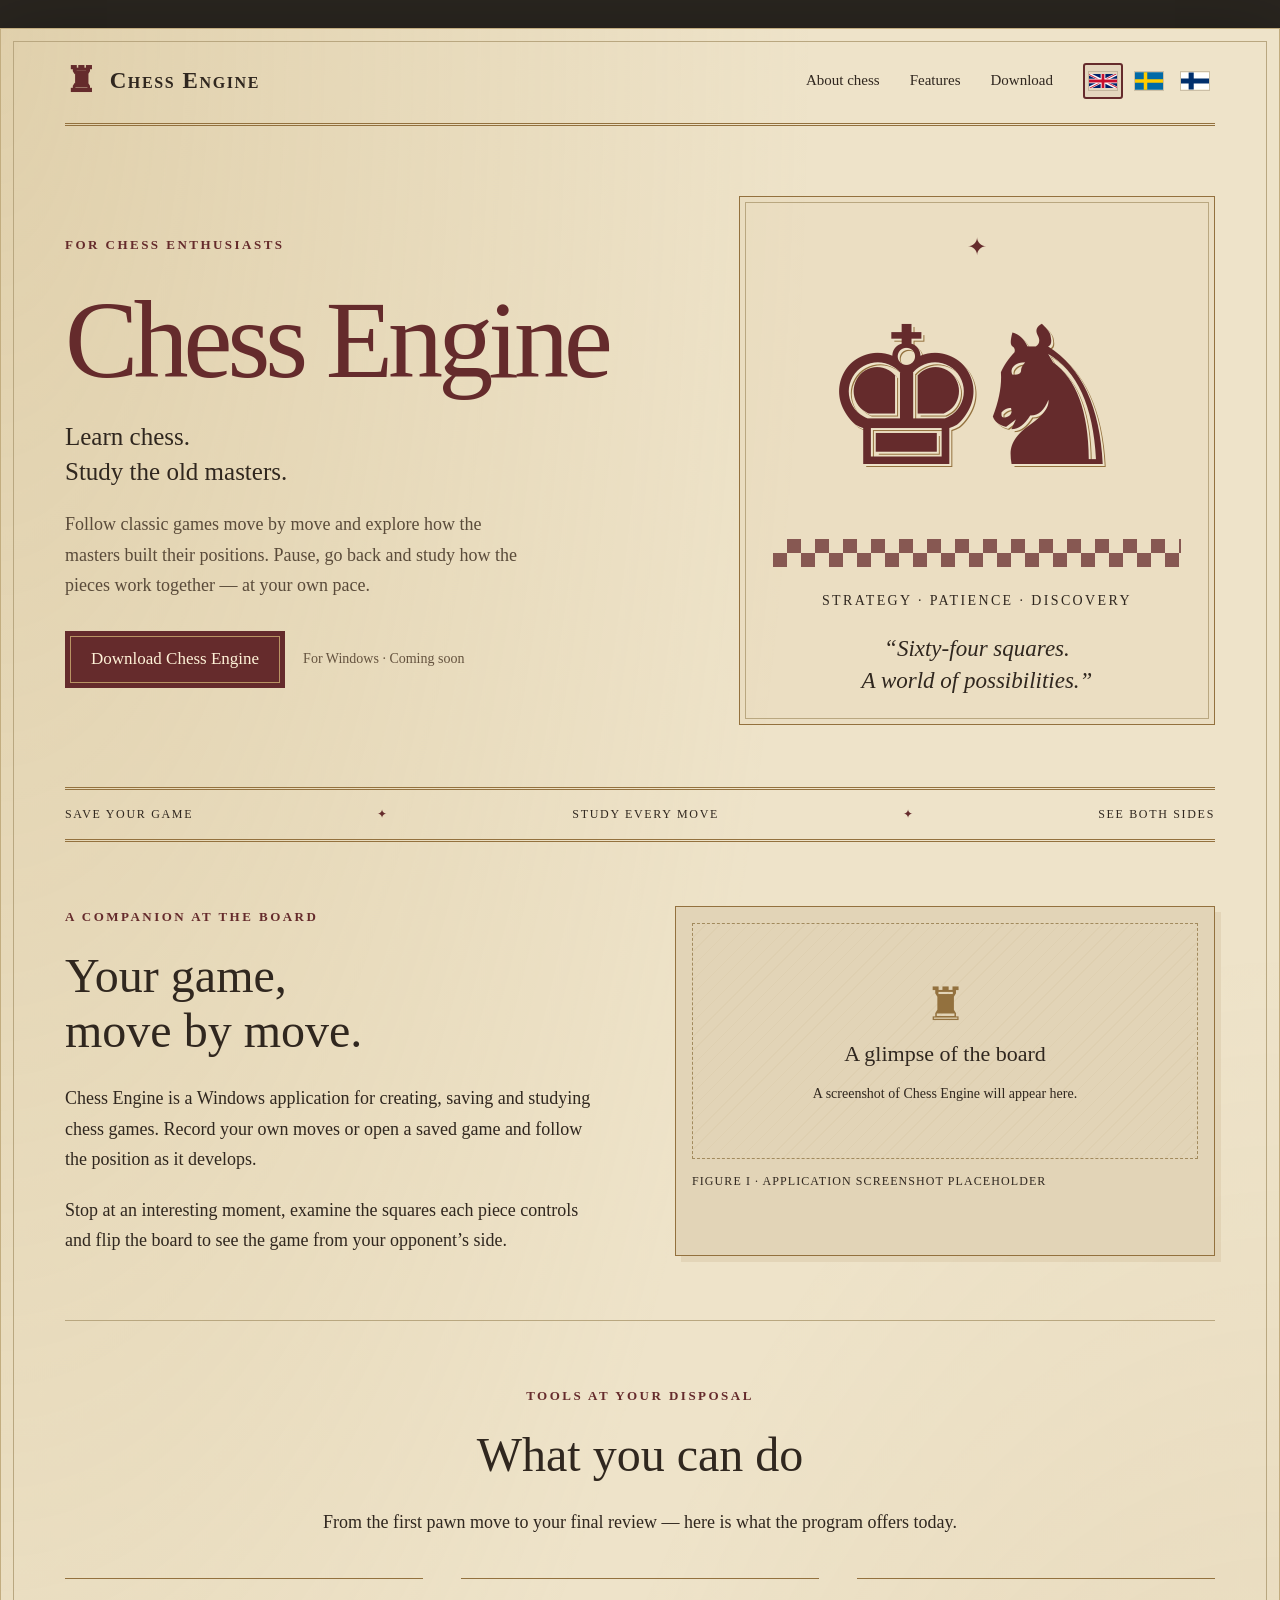
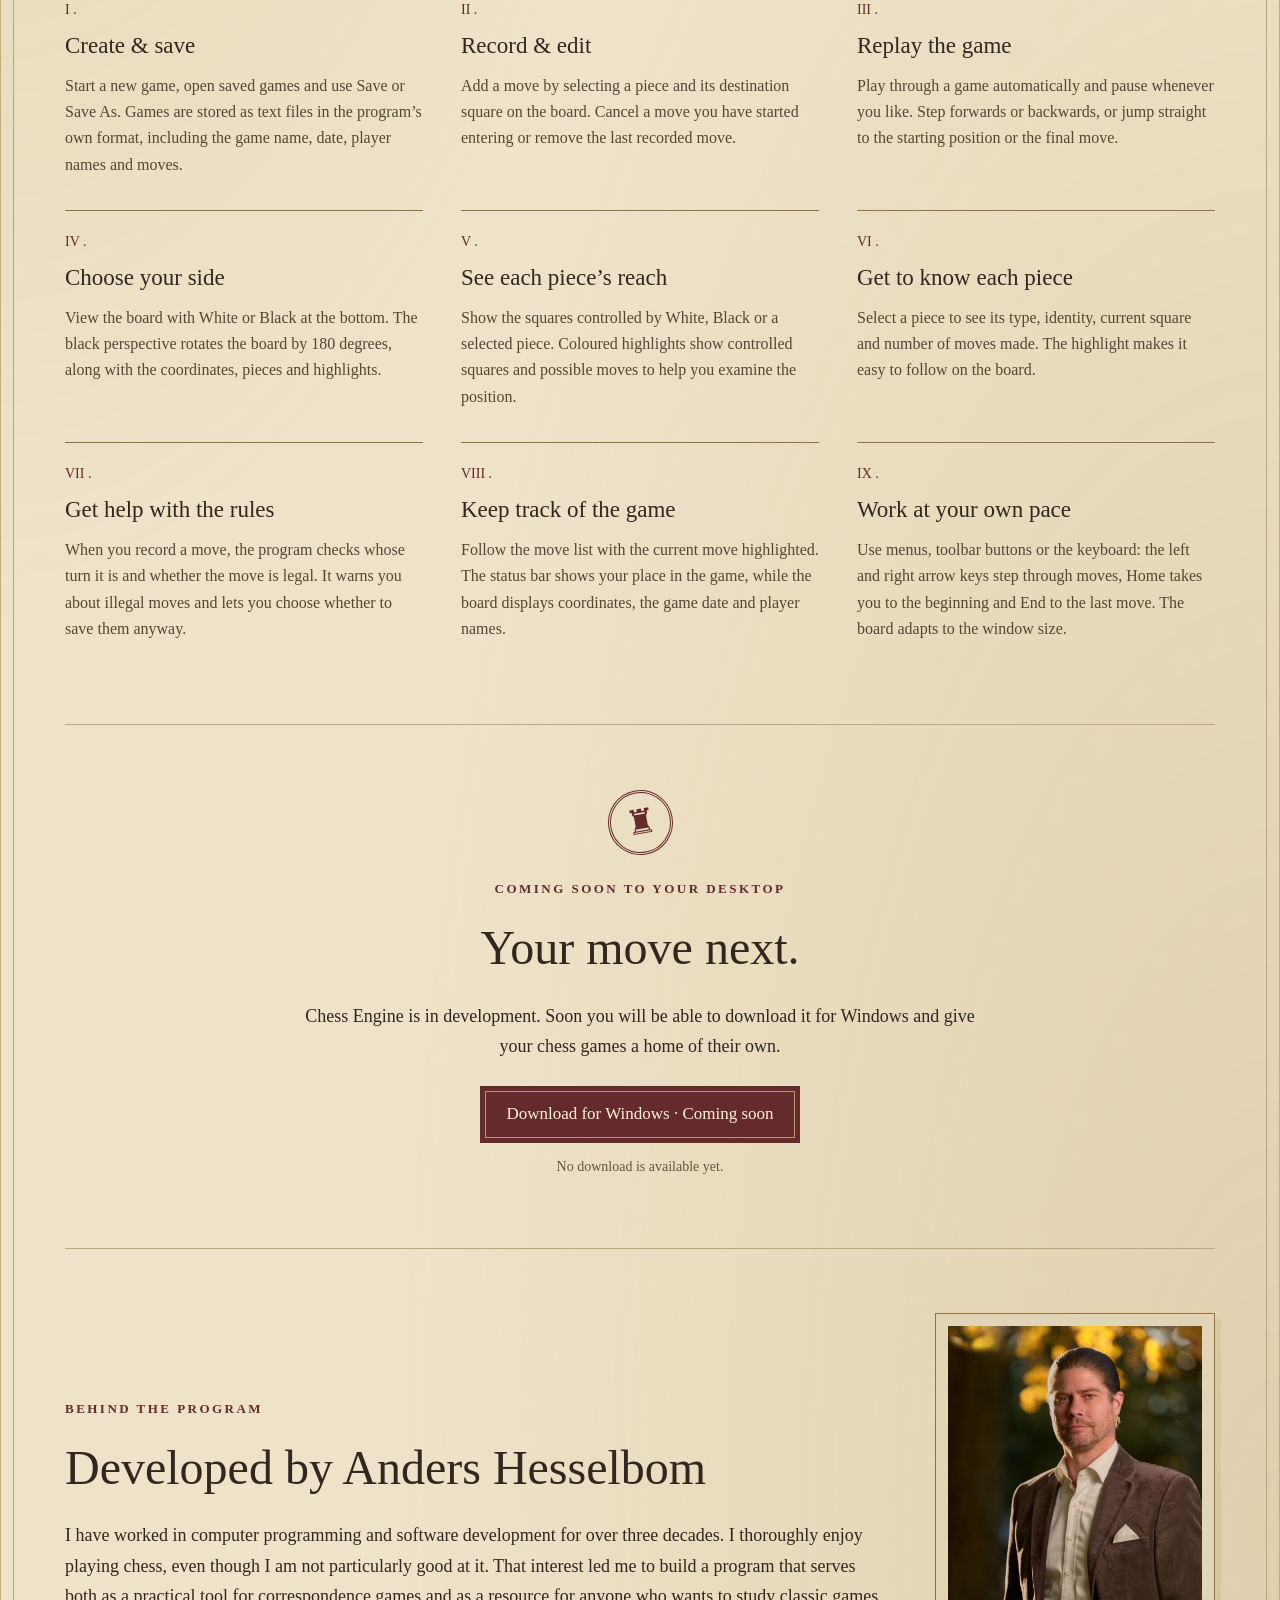
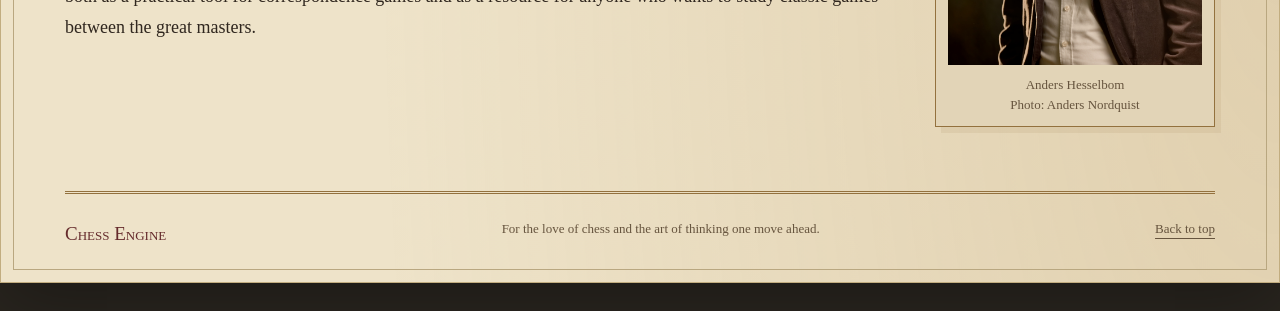
==== ChessEngineWebSite/index.html @ 06797b30 "Started to work on PGN dialog." ====
<!doctype html>
<html lang="en">
<head>
    <meta charset="utf-8">
    <meta name="viewport" content="width=device-width, initial-scale=1">
    <meta name="description" content="Chess Engine for Windows. Learn chess, study classic games move by move and explore the board from both sides.">
    <meta name="theme-color" content="#652b2c">
    <title>Chess Engine — Learn to play, study the masters!</title>
    <link rel="stylesheet" href="./style.css">
</head>
<body>
    <a class="skip" href="#innehall">Skip to content</a>
    <div class="page">
        <header>
            <a class="brand" href="#" aria-label="Chess Engine, back to top"><span aria-hidden="true">♜</span> Chess Engine</a>
            <nav class="main-nav" aria-label="Main navigation">
                <a href="#spelet">About chess</a><a href="#funktioner">Features</a><a href="#hamta">Download</a>
                <span class="language-switcher" role="group" aria-label="Language">
                    <a class="language-option" href="./index.html" lang="en" hreflang="en" aria-label="English" aria-current="page" title="English">
                        <svg viewBox="0 0 60 30" aria-hidden="true" focusable="false">
                            <clipPath id="uk-flag-clip"><path d="M0 0h60v30H0z"/></clipPath>
                            <g clip-path="url(#uk-flag-clip)">
                                <path fill="#012169" d="M0 0h60v30H0z"/>
                                <path stroke="#fff" stroke-width="6" d="m0 0 60 30M60 0 0 30"/>
                                <path fill="#c8102e" d="M0 0 20 10h-4L0 2zM60 0 40 10h-4L56 0zM60 30 40 20h4l16 8zM0 30 20 20h4L4 30z"/>
                                <path stroke="#fff" stroke-width="10" d="M30 0v30M0 15h60"/>
                                <path stroke="#c8102e" stroke-width="6" d="M30 0v30M0 15h60"/>
                            </g>
                        </svg>
                    </a>
                    <a class="language-option" href="swedish/index.html" lang="sv" hreflang="sv" aria-label="Svenska" title="Svenska">
                        <svg viewBox="0 0 32 20" aria-hidden="true" focusable="false"><path fill="#006aa7" d="M0 0h32v20H0z"/><path fill="#fecc00" d="M10 0h4v20h-4zM0 8h32v4H0z"/></svg>
                    </a>
                    <a class="language-option" href="finnish/index.html" lang="fi" hreflang="fi" aria-label="Suomi" title="Suomi">
                        <svg viewBox="0 0 33 20" aria-hidden="true" focusable="false"><path fill="#fff" d="M0 0h33v20H0z"/><path fill="#002f6c" d="M9 0h6v20H9zM0 7h33v6H0z"/></svg>
                    </a>
                </span>
            </nav>
        </header>
        <main id="innehall">
            <section class="hero" aria-labelledby="titel">
                <div>
                    <p class="eyebrow">For chess enthusiasts</p>
                    <h1 id="titel">Chess Engine</h1>
                    <p class="lead">Learn chess.<br>Study the old masters.</p>
                    <p class="intro">Follow classic games move by move and explore how the masters built their positions. Pause, go back and study how the pieces work together — at your own pace.</p>
                    <div class="hero-actions"><a class="button" href="#hamta">Download Chess Engine</a><span class="note">For Windows · Coming soon</span></div>
                </div>
                <figure class="plate" aria-label="Decorative chess emblem with a king and knight">
                    <div class="chess-emblem" aria-hidden="true">♚♞</div>
                    <div class="checker" aria-hidden="true"></div>
                    <figcaption>Strategy · Patience · Discovery</figcaption>
                    <blockquote>“Sixty-four squares.<br>A world of possibilities.”</blockquote>
                </figure>
            </section>
            <div class="ribbon" aria-label="What the program offers"><span>Save your game</span><i aria-hidden="true">✦</i><span>Study every move</span><i aria-hidden="true">✦</i><span>See both sides</span></div>
            <section class="chapter story" id="spelet" aria-labelledby="program-titel">
                <div><p class="eyebrow">A companion at the board</p><h2 id="program-titel">Your game,<br>move by move.</h2><p>Chess Engine is a Windows application for creating, saving and studying chess games. Record your own moves or open a saved game and follow the position as it develops.</p><p>Stop at an interesting moment, examine the squares each piece controls and flip the board to see the game from your opponent’s side.</p></div>
                <figure class="screenshot"><div class="screenshot-inner"><span class="symbol" aria-hidden="true">♜</span><strong>A glimpse of the board</strong><p>A screenshot of Chess Engine will appear here.</p></div><figcaption>Figure I · Application screenshot placeholder</figcaption></figure>
            </section>
            <section class="chapter" id="funktioner" aria-labelledby="funktioner-titel">
                <div class="features-heading"><p class="eyebrow">Tools at your disposal</p><h2 id="funktioner-titel">What you can do</h2><p>From the first pawn move to your final review — here is what the program offers today.</p></div>
                <ol class="features">
                    <li><h3>Create &amp; save</h3><p>Start a new game, open saved games and use Save or Save As. Games are stored as text files in the program’s own format, including the game name, date, player names and moves.</p></li>
                    <li><h3>Record &amp; edit</h3><p>Add a move by selecting a piece and its destination square on the board. Cancel a move you have started entering or remove the last recorded move.</p></li>
                    <li><h3>Replay the game</h3><p>Play through a game automatically and pause whenever you like. Step forwards or backwards, or jump straight to the starting position or the final move.</p></li>
                    <li><h3>Choose your side</h3><p>View the board with White or Black at the bottom. The black perspective rotates the board by 180 degrees, along with the coordinates, pieces and highlights.</p></li>
                    <li><h3>See each piece’s reach</h3><p>Show the squares controlled by White, Black or a selected piece. Coloured highlights show controlled squares and possible moves to help you examine the position.</p></li>
                    <li><h3>Get to know each piece</h3><p>Select a piece to see its type, identity, current square and number of moves made. The highlight makes it easy to follow on the board.</p></li>
                    <li><h3>Get help with the rules</h3><p>When you record a move, the program checks whose turn it is and whether the move is legal. It warns you about illegal moves and lets you choose whether to save them anyway.</p></li>
                    <li><h3>Keep track of the game</h3><p>Follow the move list with the current move highlighted. The status bar shows your place in the game, while the board displays coordinates, the game date and player names.</p></li>
                    <li><h3>Work at your own pace</h3><p>Use menus, toolbar buttons or the keyboard: the left and right arrow keys step through moves, Home takes you to the beginning and End to the last move. The board adapts to the window size.</p></li>
                    <li><h3>Explore classic games</h3><p>Watch and study historic games played by the great masters of chess. Both <a href="https://en.wikipedia.org/wiki/Portable_Game_Notation" target="_blank">PGN</a> and <a href="https://en.wikipedia.org/wiki/Forsyth%E2%80%93Edwards_Notation" target="_blank">FEN</a> formats are supported.</p></li>
                </ol>
            </section>
            <section class="download" id="hamta" aria-labelledby="hamta-titel">
                <div class="seal" aria-hidden="true">♜</div><p class="eyebrow">Coming soon to your desktop</p><h2 id="hamta-titel">Your move next.</h2><p>Chess Engine is in development. Soon you will be able to download it for Windows and give your chess games a home of their own.</p>
                <!-- Replace href with the actual download URL when the program is released. -->
                <a class="button" href="#kommer-snart" aria-describedby="download-note">Download for Windows · Coming soon</a>
                <p class="note" id="download-note">No download is available yet.</p>
                <p class="download-status" id="kommer-snart" role="status">This is a placeholder link. The download will be available when the program is ready.</p>
            </section>
            <section class="chapter developer" id="utvecklaren" aria-labelledby="utvecklaren-titel">
                <div>
                    <p class="eyebrow">Behind the program</p>
                    <h2 id="utvecklaren-titel">Developed by Anders Hesselbom</h2>
                    <p>
                        I have worked in computer programming and software development for over three decades. I thoroughly enjoy playing chess, even though I am not particularly good at it. That interest led me to build a program that serves both as a practical tool for correspondence games and as a resource for anyone who wants to study classic games between the great masters.
                    </p>
                </div>
                <figure class="portrait">
                    <img src="img/anders_hesselbom.jpg" alt="Portrait of Anders Hesselbom" loading="lazy">
                    <figcaption>Anders Hesselbom<br>Photo: Anders Nordquist</figcaption>
                </figure>
            </section>
        </main>
        <footer><p class="footer-brand">Chess Engine</p><p>For the love of chess and the art of thinking one move ahead.</p><a href="#">Back to top</a></footer>
    </div>
</body>
</html>
---- ChessEngineWebSite/style.css ----
﻿:root {
    color-scheme: light;
    --ink: #30271f;
    --wine: #652b2c;
    --paper: #eee3c9;
    --gold: #93713e;
    --line: #b9a780
}

* {
    box-sizing: border-box
}

html {
    scroll-behavior: smooth;
    scroll-padding-top: 24px
}

body {
    margin: 0;
    background: #29251f;
    color: var(--ink);
    font-family: Georgia,'Times New Roman',serif;
    font-size: 18px;
    line-height: 1.7
}

a {
    color: inherit;
    text-underline-offset: 5px
}

    a:focus-visible, button:focus-visible {
        outline: 3px solid var(--wine);
        outline-offset: 6px
    }

.skip {
    position: absolute;
    top: -100px;
    left: 20px;
    z-index: 5;
    background: var(--paper);
    padding: 12px
}

    .skip:focus {
        top: 12px
    }

.page {
    max-width: 1280px;
    margin: 28px auto;
    background: radial-gradient(ellipse at 0 0,#b7985540,transparent 45%),radial-gradient(ellipse at 100% 90%,#a57b3930,transparent 50%),var(--paper);
    padding: 0 64px;
    box-shadow: 0 16px 70px #0005;
    border: 1px solid #c2ad80;
    position: relative
}

    .page:before {
        content: '';
        position: absolute;
        inset: 12px;
        border: 1px solid var(--line);
        pointer-events: none
    }

header {
    display: flex;
    align-items: center;
    justify-content: space-between;
    gap: 24px;
    padding: 32px 0 23px;
    border-bottom: 3px double var(--gold)
}

.brand {
    text-decoration: none;
    font-variant: small-caps;
    letter-spacing: .07em;
    font-weight: bold;
    font-size: 23px;
    display: flex;
    align-items: center;
    gap: 12px
}

    .brand span {
        font-size: 35px;
        color: var(--wine);
        line-height: 1
    }

nav {
    display: flex;
    gap: 30px;
    font-size: 15px
}

    nav a {
        text-decoration: none
    }

        nav a:hover {
            color: var(--wine);
            text-decoration: underline
        }

.main-nav {
    flex-wrap: wrap;
    align-items: center;
    justify-content: flex-end
}

.language-switcher {
    display: inline-flex;
    align-items: center;
    gap: 6px
}

.language-option {
    display: inline-flex;
    align-items: center;
    justify-content: center;
    width: 40px;
    height: 36px;
    border: 2px solid transparent;
    border-radius: 3px
}

.language-option svg {
    width: 28px;
    height: 18px;
    box-shadow: 0 0 0 1px #66543e40
}

.language-option[aria-current="page"] {
    border-color: var(--wine);
    background: #652b2c12
}

a.language-option:hover, a.language-option:focus-visible {
    outline: 2px solid var(--gold);
    outline-offset: 2px
}

.language-option[aria-disabled="true"] {
    opacity: .45;
    cursor: default
}

@media(max-width:620px) {
    .main-nav {
        justify-content: center
    }
}

.eyebrow {
    text-transform: uppercase;
    letter-spacing: .19em;
    font-size: 13px;
    font-weight: bold;
    color: var(--wine)
}

h1, h2, h3, p {
    margin-top: 0
}

h1 {
    font-family: 'Old English Text MT','Engravers Old English','Palatino Linotype',Georgia,serif;
    font-size: clamp(64px,8.6vw,112px);
    font-weight: normal;
    letter-spacing: -.045em;
    line-height: 1.02;
    margin-bottom: 23px;
    color: var(--wine)
}

h2 {
    font-weight: normal;
    font-size: clamp(32px,4vw,48px);
    line-height: 1.15;
    margin-bottom: 25px
}

h3 {
    font-size: 23px;
    font-weight: normal;
    line-height: 1.25;
    margin-bottom: 12px
}

p {
    margin-bottom: 20px
}

.hero {
    display: grid;
    grid-template-columns: 1.3fr 1fr;
    gap: 55px;
    align-items: center;
    padding: 70px 0 62px
}

    .hero .eyebrow {
        margin-bottom: 28px
    }

.lead {
    font-size: 25px;
    line-height: 1.4;
    max-width: 440px
}

.intro {
    max-width: 470px;
    color: #5a4b3a
}

.button {
    display: inline-flex;
    align-items: center;
    justify-content: center;
    background: var(--wine);
    color: #fff2d8;
    padding: 13px 25px;
    text-decoration: none;
    border: 1px solid var(--wine);
    box-shadow: inset 0 0 0 4px var(--wine),inset 0 0 0 5px #b99464;
    font: inherit;
    font-size: 17px;
    cursor: pointer;
    transition: background .2s
}

    .button:hover {
        background: #482021
    }

.hero-actions {
    display: flex;
    flex-wrap: wrap;
    gap: 18px;
    align-items: center;
    margin-top: 30px
}

.note {
    font-size: 14px;
    color: #65533f
}

.plate {
    margin: 0;
    text-align: center;
    position: relative;
    padding: 30px 25px 22px;
    border: 1px solid var(--gold);
    outline: 1px solid var(--line);
    outline-offset: -7px;
    background: #dccba536
}

    .plate:before {
        content: '✦';
        display: block;
        color: var(--wine);
        font-size: 24px
    }

.chess-emblem {
    font-family: 'Segoe UI Symbol','DejaVu Sans',serif;
    font-size: clamp(110px,15vw,196px);
    line-height: 1.35;
    color: var(--wine);
    text-shadow: 2px 2px 0 var(--paper),3px 3px 0 var(--gold);
    letter-spacing: -.16em;
    padding-right: .16em
}

.checker {
    height: 28px;
    margin: 12px 8px 22px;
    background: repeating-conic-gradient(#652b2c 0 25%,transparent 0 50%) 0 0/28px 28px;
    opacity: .75
}

.plate figcaption {
    font-size: 14px;
    text-transform: uppercase;
    letter-spacing: .17em
}

.plate blockquote {
    font-size: 23px;
    font-style: italic;
    line-height: 1.4;
    margin: 20px 0 5px
}

.ribbon {
    display: flex;
    align-items: center;
    justify-content: space-between;
    gap: 14px;
    border-block: 3px double var(--gold);
    padding: 14px 0;
    text-transform: uppercase;
    letter-spacing: .14em;
    font-size: 12px
}

    .ribbon i {
        color: var(--wine);
        font-style: normal
    }

.chapter {
    padding: 64px 0;
    border-bottom: 1px solid var(--line)
}

.story {
    display: grid;
    grid-template-columns: 1fr 1fr;
    gap: 70px
}

.dropcap:first-letter {
    float: left;
    font-size: 78px;
    line-height: .85;
    margin: 9px 10px 0 0;
    color: var(--wine)
}

.story p:last-child {
    margin-bottom: 0
}

.chapter-title {
    display: flex;
    gap: 22px;
    align-items: baseline
}

.chapter-number {
    font-size: 18px;
    font-style: italic;
    color: var(--gold);
    white-space: nowrap
}

.screenshot {
    min-height: 275px;
    margin: 0;
    border: 1px solid var(--gold);
    padding: 16px;
    background: #e2d4b7;
    box-shadow: 6px 6px 0 #b29b7030
}

.screenshot-inner {
    min-height: 236px;
    border: 1px dashed #a28a5d;
    display: flex;
    flex-direction: column;
    align-items: center;
    justify-content: center;
    text-align: center;
    padding: 24px;
    background: repeating-linear-gradient(135deg,transparent 0 9px,#ad915711 9px 10px)
}

.screenshot .symbol {
    font-size: 46px;
    color: var(--gold);
    line-height: 1.3
}

.screenshot strong {
    font-weight: normal;
    font-size: 22px
}

.screenshot p {
    font-size: 14px;
    max-width: 275px;
    margin: 10px 0 0
}

.screenshot figcaption {
    font-size: 12px;
    letter-spacing: .09em;
    text-transform: uppercase;
    margin-top: 12px
}

.features-heading {
    text-align: center;
    max-width: 640px;
    margin: 0 auto 40px
}

.features {
    display: grid;
    grid-template-columns: repeat(3,1fr);
    gap: 32px 38px;
    padding: 0;
    list-style: none;
    counter-reset: features
}

    .features li {
        border-top: 1px solid var(--gold);
        padding-top: 19px;
        counter-increment: features
    }

        .features li:before {
            content: counter(features,upper-roman) ' .';
            display: block;
            color: var(--wine);
            font-size: 14px;
            margin-bottom: 10px
        }

    .features p {
        font-size: 16px;
        line-height: 1.65;
        margin: 0;
        color: #554634
    }

.developer {
    display: grid;
    grid-template-columns: minmax(0, 1fr) minmax(180px, 280px);
    align-items: center;
    gap: 48px;
    border-top: 1px solid var(--line);
    border-bottom: 0
}

    .developer p:last-child {
        margin-bottom: 0
    }

.portrait {
    margin: 0;
    padding: 12px;
    border: 1px solid var(--gold);
    background: #e2d4b7;
    box-shadow: 6px 6px 0 #b29b7030
}

    .portrait img {
        display: block;
        width: 100%;
        aspect-ratio: 3 / 4;
        object-fit: cover
    }

    .portrait figcaption {
        margin-top: 10px;
        font-size: 13px;
        line-height: 1.5;
        color: #66543e;
        text-align: center
    }

.download {
    text-align: center;
    padding: 65px 24px 70px;
    max-width: 720px;
    margin: auto
}

.seal {
    border: 3px double var(--wine);
    border-radius: 50%;
    width: 65px;
    height: 65px;
    display: grid;
    place-items: center;
    margin: 0 auto 23px;
    color: var(--wine);
    font-size: 34px;
    transform: rotate(-10deg)
}

.download .button {
    margin: 4px 0 12px
}

.download .note {
    margin: 0
}

.download-status {
    display: none;
    padding: 14px;
    border: 1px solid var(--gold);
    margin: 20px auto 0;
    font-size: 16px;
    background: #f8efd8
}

    .download-status:target {
        display: block
    }

footer {
    border-top: 3px double var(--gold);
    display: flex;
    justify-content: space-between;
    gap: 20px;
    padding: 24px 0 32px;
    font-size: 13px;
    color: #66543e
}

    footer p {
        margin: 0
    }

    footer .footer-brand {
        font-variant: small-caps;
        font-size: 19px;
        color: var(--wine)
    }

/* Dölj den sista raden om den inte fyller alla kolumner. */
@media(width > 900px) {
    .features > li:nth-child(3n + 1):nth-last-child(-n + 2),
    .features > li:nth-child(3n + 1):nth-last-child(-n + 2) ~ li {
        display: none
    }
}

@media(620px < width <= 900px) {
    .features > li:last-child:nth-child(odd) {
        display: none
    }
}

@media(min-width:1500px) {
    .page {
        margin: 45px auto
    }
}

@media(max-width:900px) {
    .page {
        margin: 0;
        padding: 0 35px
    }

    .hero {
        gap: 28px
    }

    .story {
        gap: 35px
    }

    .features {
        grid-template-columns: repeat(2,1fr)
    }

    nav {
        gap: 18px
    }

    .lead {
        font-size: 23px
    }
}

@media(max-width:620px) {
    body {
        font-size: 17px
    }

    .page {
        padding: 0 27px
    }

        .page:before {
            inset: 8px
        }

    header {
        flex-direction: column;
        gap: 12px;
        padding: 24px 0 18px
    }

    nav {
        font-size: 14px;
        gap: 22px
    }

    .hero {
        grid-template-columns: 1fr;
        padding: 42px 0 35px;
        gap: 35px
    }

    h1 {
        font-size: clamp(55px,14vw,84px)
    }

    .hero .eyebrow {
        margin-bottom: 20px
    }

    .hero-actions {
        gap: 12px
    }

    .plate {
        padding: 14px 20px
    }

    .chess-emblem {
        font-size: 125px
    }

    .plate blockquote {
        font-size: 21px
    }

    .ribbon {
        justify-content: center;
        flex-wrap: wrap;
        font-size: 11px;
        letter-spacing: .09em
    }

        .ribbon i {
            display: none
        }

        .ribbon span {
            padding: 0 5px
        }

    .story, .features, .developer {
        grid-template-columns: 1fr;
        gap: 28px
    }

    .chapter {
        padding: 40px 0
    }

    .features {
        margin-bottom: 0
    }

    .portrait {
        width: 100%;
        max-width: 280px;
        justify-self: center
    }

    .chapter-title {
        gap: 13px
    }

    .features-heading {
        text-align: left;
        margin-bottom: 28px
    }

    .download {
        padding: 42px 0 45px
    }

    footer {
        flex-direction: column;
        text-align: center;
        gap: 8px
    }

    .screenshot {
        min-height: 230px
    }

    .screenshot-inner {
        min-height: 200px
    }
}

@media(prefers-reduced-motion:reduce) {
    html {
        scroll-behavior: auto
    }

    .button {
        transition: none
    }
}

@media print {
    body {
        background: white
    }

    .page {
        box-shadow: none;
        margin: 0;
        max-width: none
    }

    nav, .hero-actions, .button {
        display: none
    }

    .page:before {
        display: none
    }

    .chapter {
        break-inside: avoid
    }
}
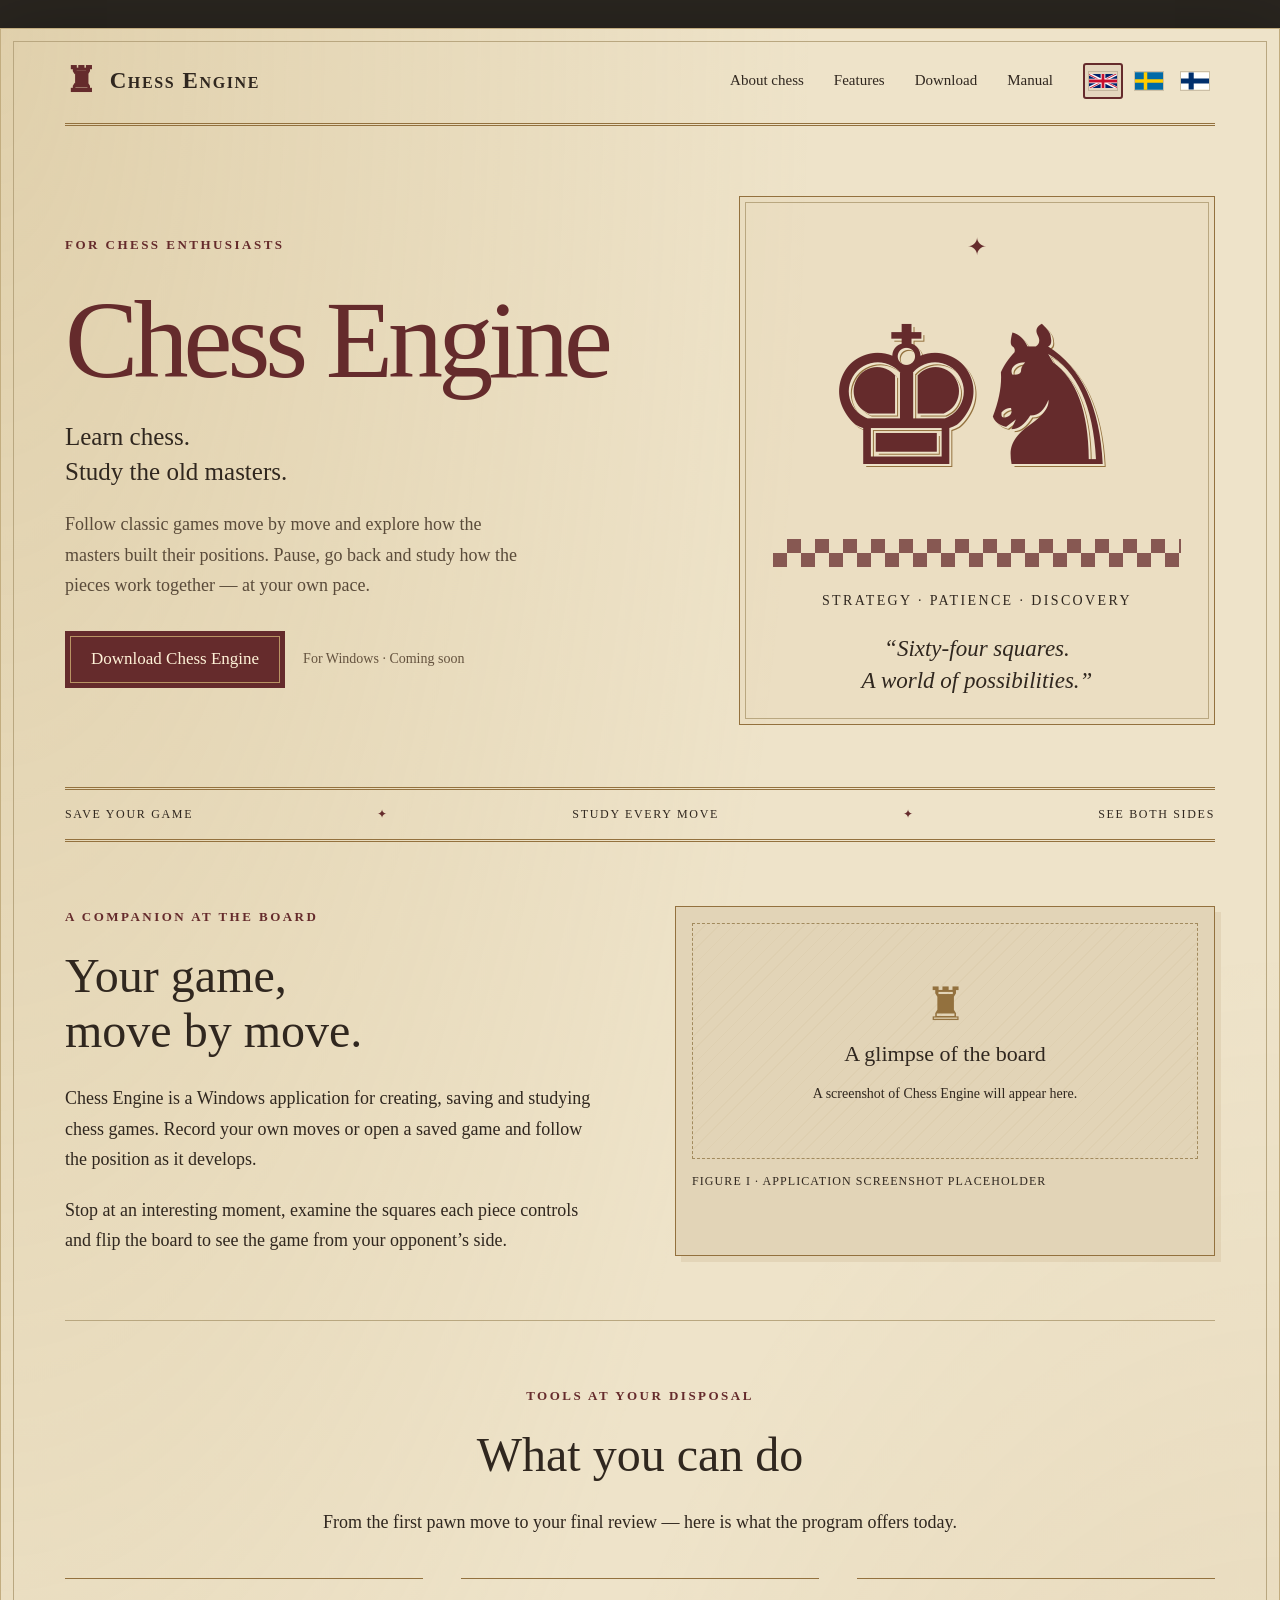
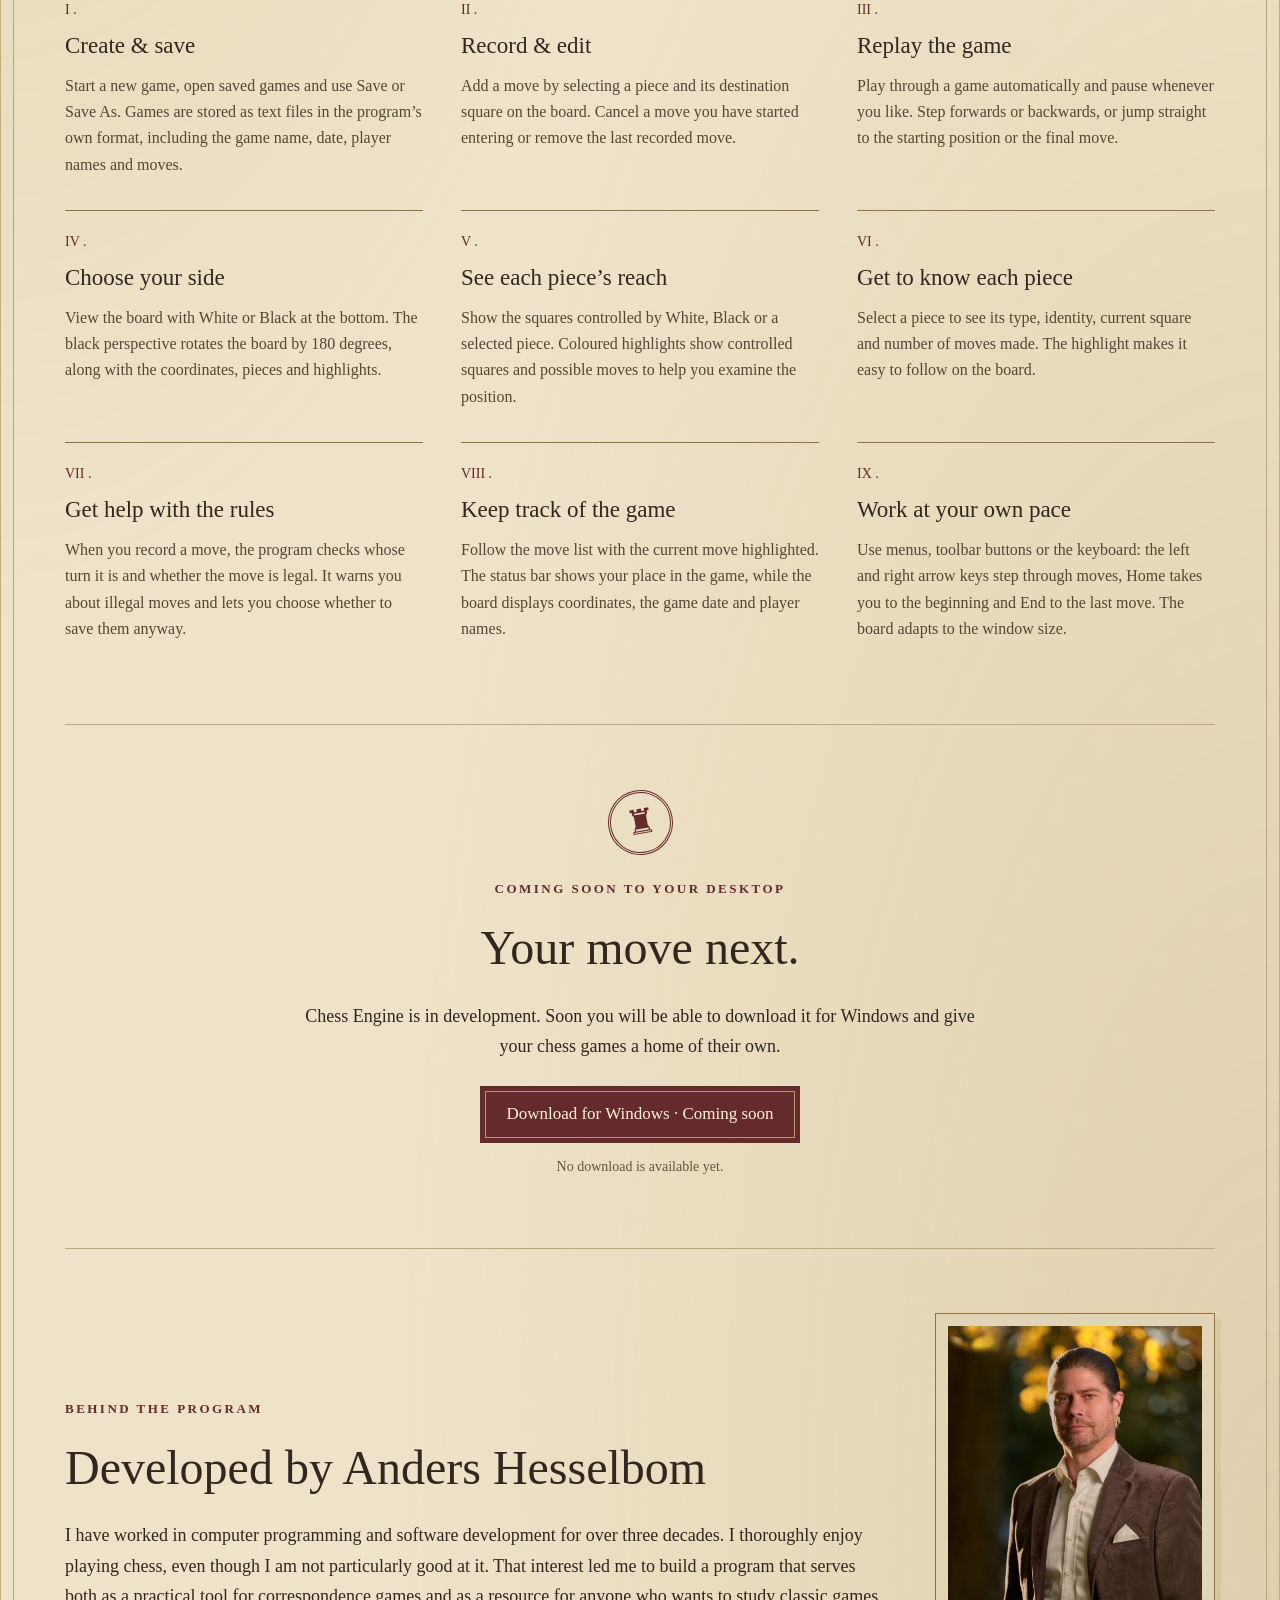
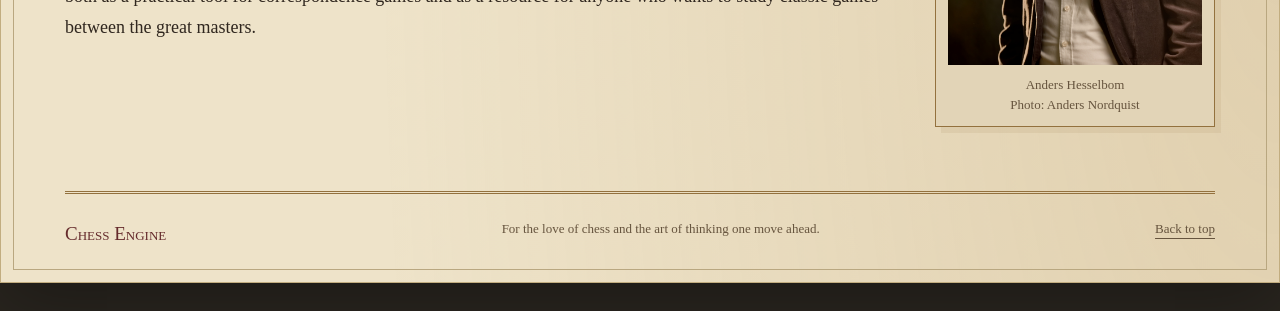
==== commit 5eb5199a: "Added manual." ====
--- a/ChessEngineWebSite/index.html
+++ b/ChessEngineWebSite/index.html
@@ -14,7 +14,7 @@
         <header>
             <a class="brand" href="#" aria-label="Chess Engine, back to top"><span aria-hidden="true">♜</span> Chess Engine</a>
             <nav class="main-nav" aria-label="Main navigation">
-                <a href="#spelet">About chess</a><a href="#funktioner">Features</a><a href="#hamta">Download</a>
+                <a href="#spelet">About chess</a><a href="#funktioner">Features</a><a href="#hamta">Download</a><a href="./manual.html">Manual</a>
                 <span class="language-switcher" role="group" aria-label="Language">
                     <a class="language-option" href="./index.html" lang="en" hreflang="en" aria-label="English" aria-current="page" title="English">
                         <svg viewBox="0 0 60 30" aria-hidden="true" focusable="false">
--- a/ChessEngineWebSite/style.css
+++ b/ChessEngineWebSite/style.css
@@ -194,6 +194,30 @@
 
 p {
     margin-bottom: 20px
+}
+
+.manual {
+    max-width: 820px;
+    margin: 0 auto;
+    padding: 64px 0;
+    overflow-wrap: anywhere
+}
+
+.manual h2 {
+    margin-top: 48px;
+    padding-top: 24px;
+    border-top: 1px solid var(--line)
+}
+
+.manual h3 {
+    margin-top: 32px
+}
+
+.manual-back {
+    margin: 48px 0 0;
+    padding-top: 24px;
+    border-top: 3px double var(--gold);
+    color: var(--wine)
 }
 
 .hero {
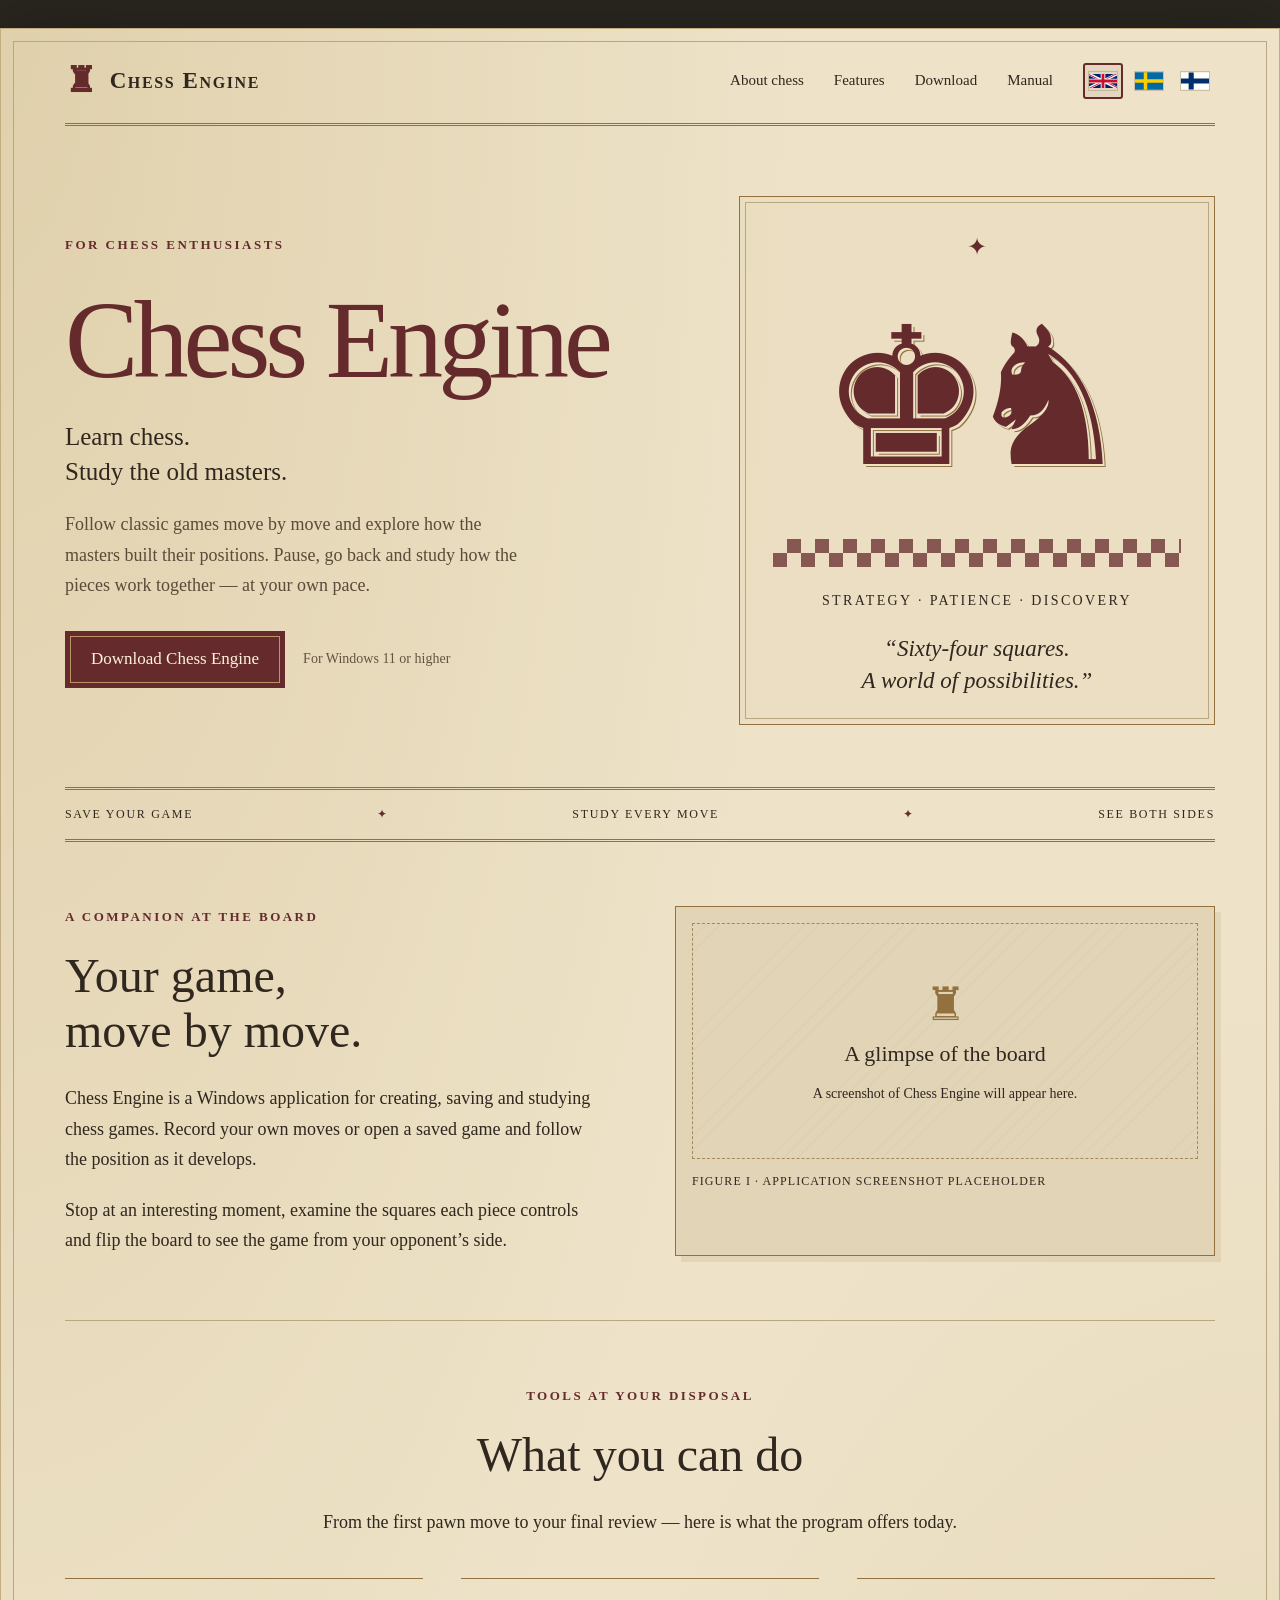
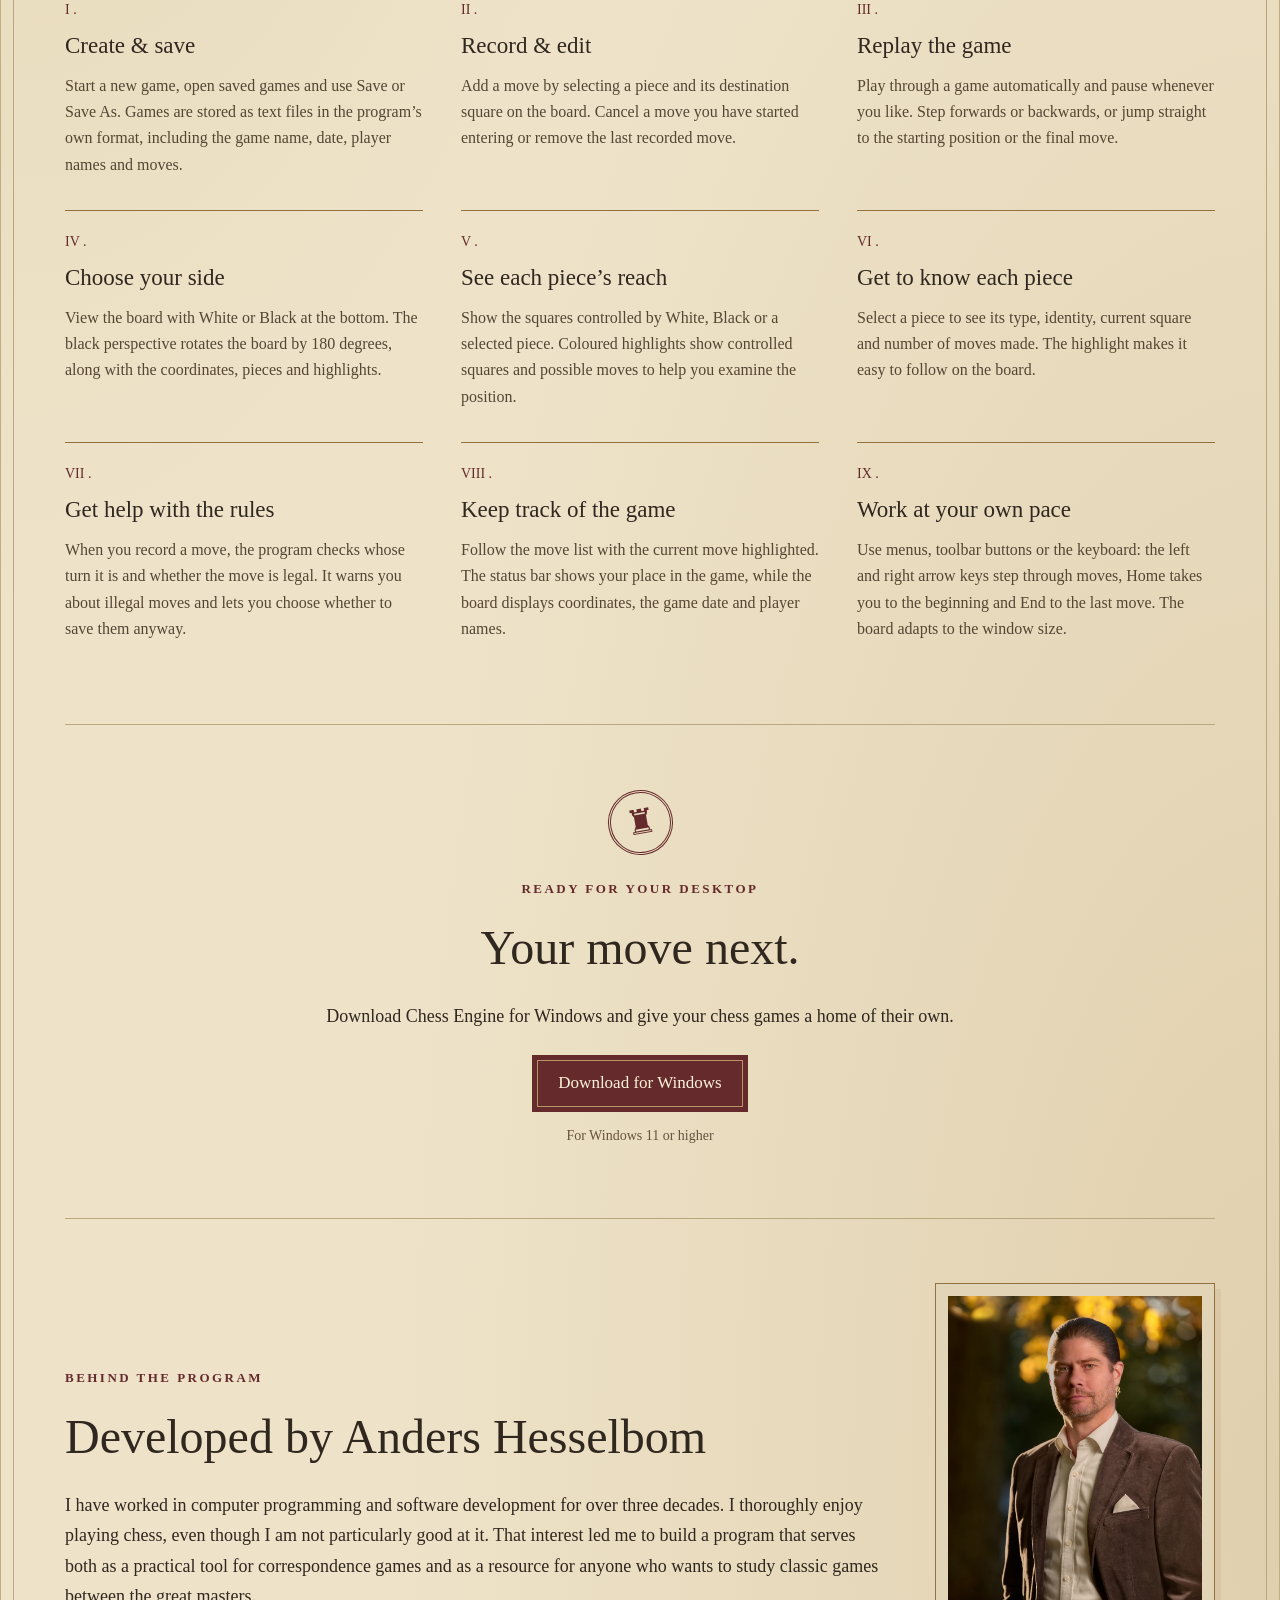
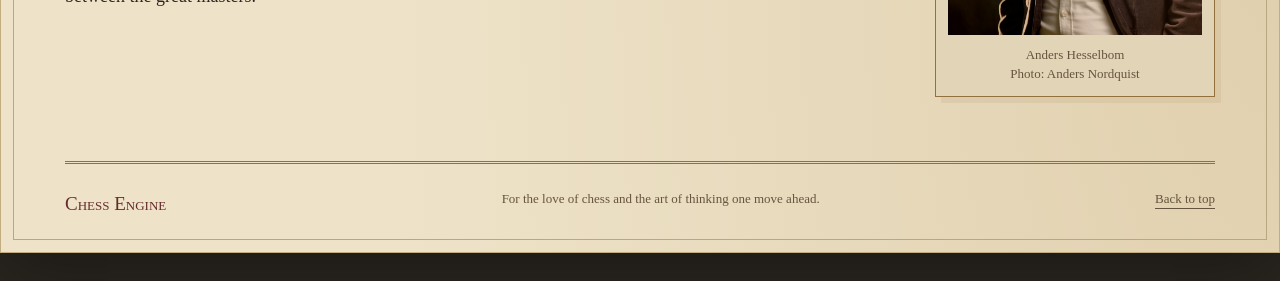
==== commit 731a6e5f: "Working on a preview release." ====
--- a/ChessEngineWebSite/index.html
+++ b/ChessEngineWebSite/index.html
@@ -14,7 +14,7 @@
         <header>
             <a class="brand" href="#" aria-label="Chess Engine, back to top"><span aria-hidden="true">♜</span> Chess Engine</a>
             <nav class="main-nav" aria-label="Main navigation">
-                <a href="#spelet">About chess</a><a href="#funktioner">Features</a><a href="#hamta">Download</a><a href="./manual.html">Manual</a>
+                <a href="#spelet">About chess</a><a href="#funktioner">Features</a><a href="https://ahesselbom.se/chess/download.html">Download</a><a href="./manual.html">Manual</a>
                 <span class="language-switcher" role="group" aria-label="Language">
                     <a class="language-option" href="./index.html" lang="en" hreflang="en" aria-label="English" aria-current="page" title="English">
                         <svg viewBox="0 0 60 30" aria-hidden="true" focusable="false">
@@ -44,7 +44,7 @@
                     <h1 id="titel">Chess Engine</h1>
                     <p class="lead">Learn chess.<br>Study the old masters.</p>
                     <p class="intro">Follow classic games move by move and explore how the masters built their positions. Pause, go back and study how the pieces work together — at your own pace.</p>
-                    <div class="hero-actions"><a class="button" href="#hamta">Download Chess Engine</a><span class="note">For Windows · Coming soon</span></div>
+                    <div class="hero-actions"><a class="button" href="https://ahesselbom.se/chess/download.html">Download Chess Engine</a><span class="note">For Windows 11 or higher</span></div>
                 </div>
                 <figure class="plate" aria-label="Decorative chess emblem with a king and knight">
                     <div class="chess-emblem" aria-hidden="true">♚♞</div>
@@ -74,11 +74,9 @@
                 </ol>
             </section>
             <section class="download" id="hamta" aria-labelledby="hamta-titel">
-                <div class="seal" aria-hidden="true">♜</div><p class="eyebrow">Coming soon to your desktop</p><h2 id="hamta-titel">Your move next.</h2><p>Chess Engine is in development. Soon you will be able to download it for Windows and give your chess games a home of their own.</p>
-                <!-- Replace href with the actual download URL when the program is released. -->
-                <a class="button" href="#kommer-snart" aria-describedby="download-note">Download for Windows · Coming soon</a>
-                <p class="note" id="download-note">No download is available yet.</p>
-                <p class="download-status" id="kommer-snart" role="status">This is a placeholder link. The download will be available when the program is ready.</p>
+                <div class="seal" aria-hidden="true">♜</div><p class="eyebrow">Ready for your desktop</p><h2 id="hamta-titel">Your move next.</h2><p>Download Chess Engine for Windows and give your chess games a home of their own.</p>
+                <a class="button" href="https://ahesselbom.se/chess/download.html" aria-describedby="download-note">Download for Windows</a>
+                <p class="note" id="download-note">For Windows 11 or higher</p>
             </section>
             <section class="chapter developer" id="utvecklaren" aria-labelledby="utvecklaren-titel">
                 <div>
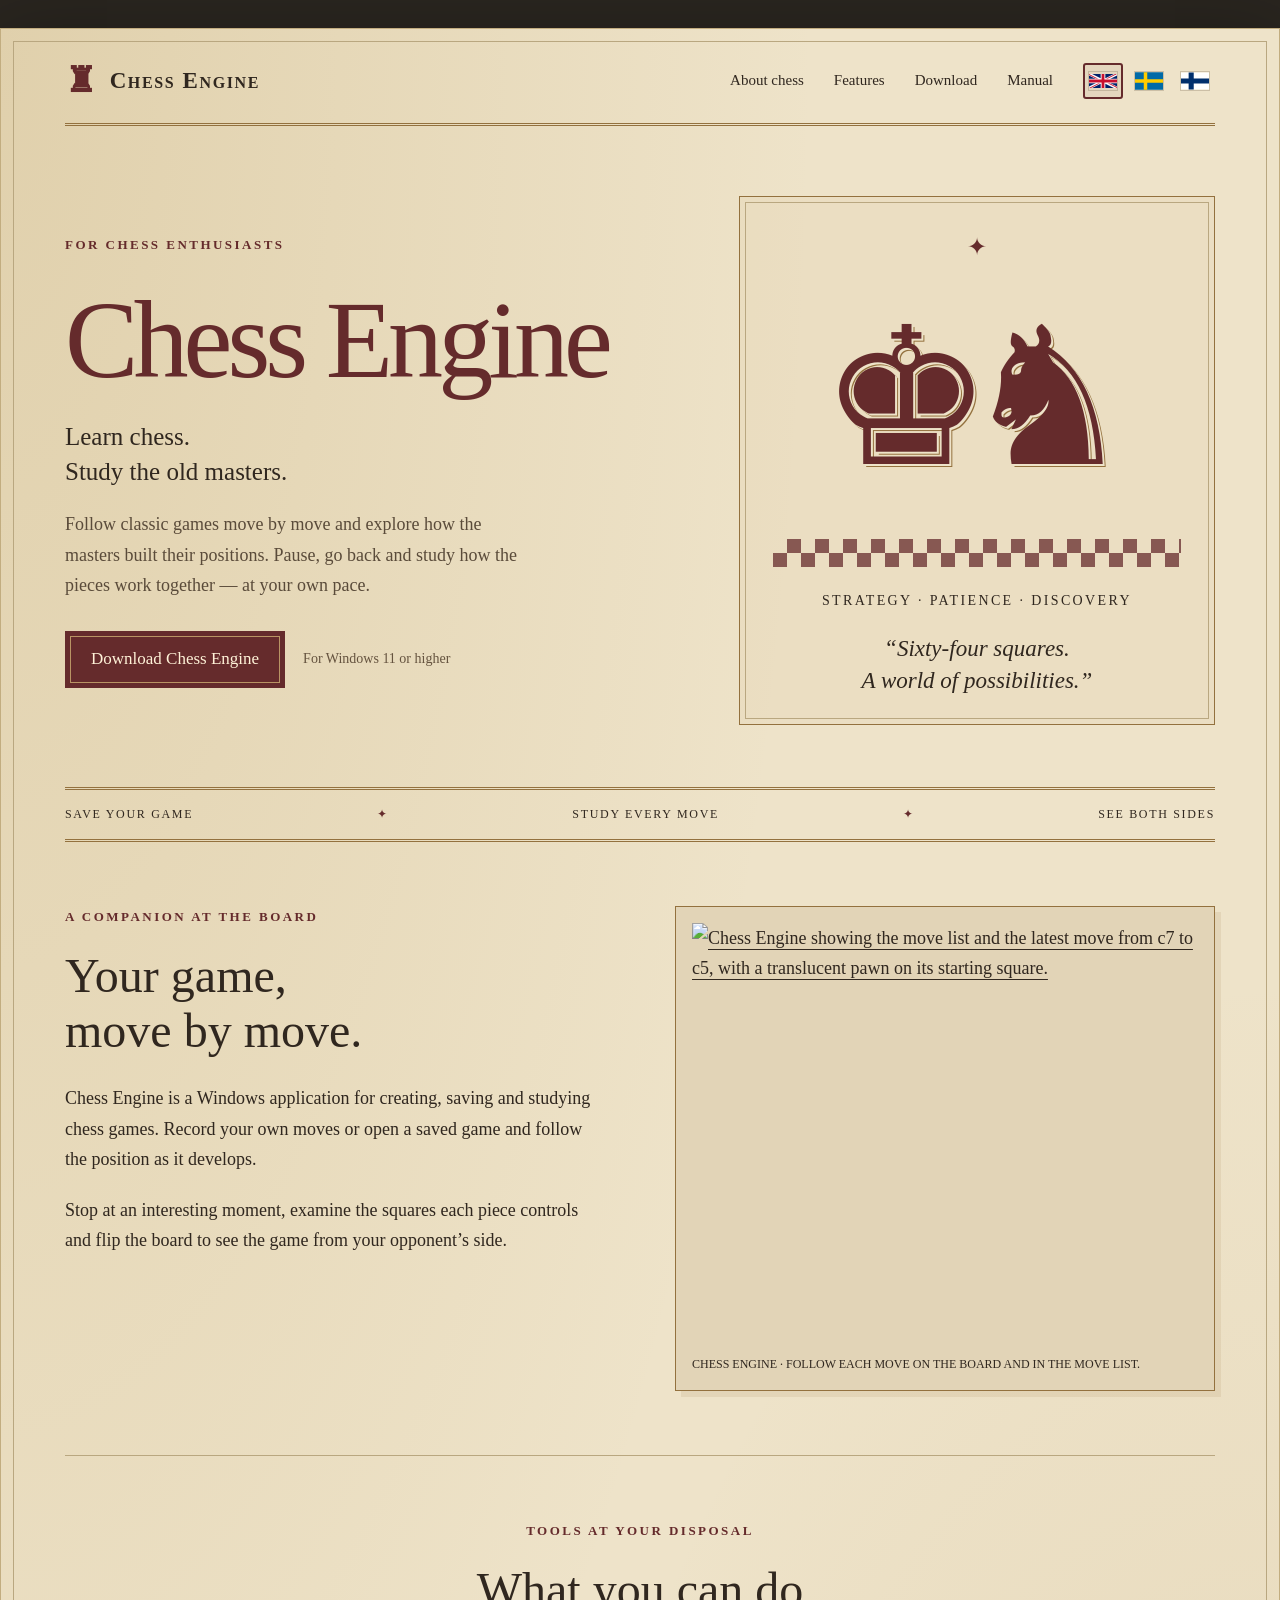
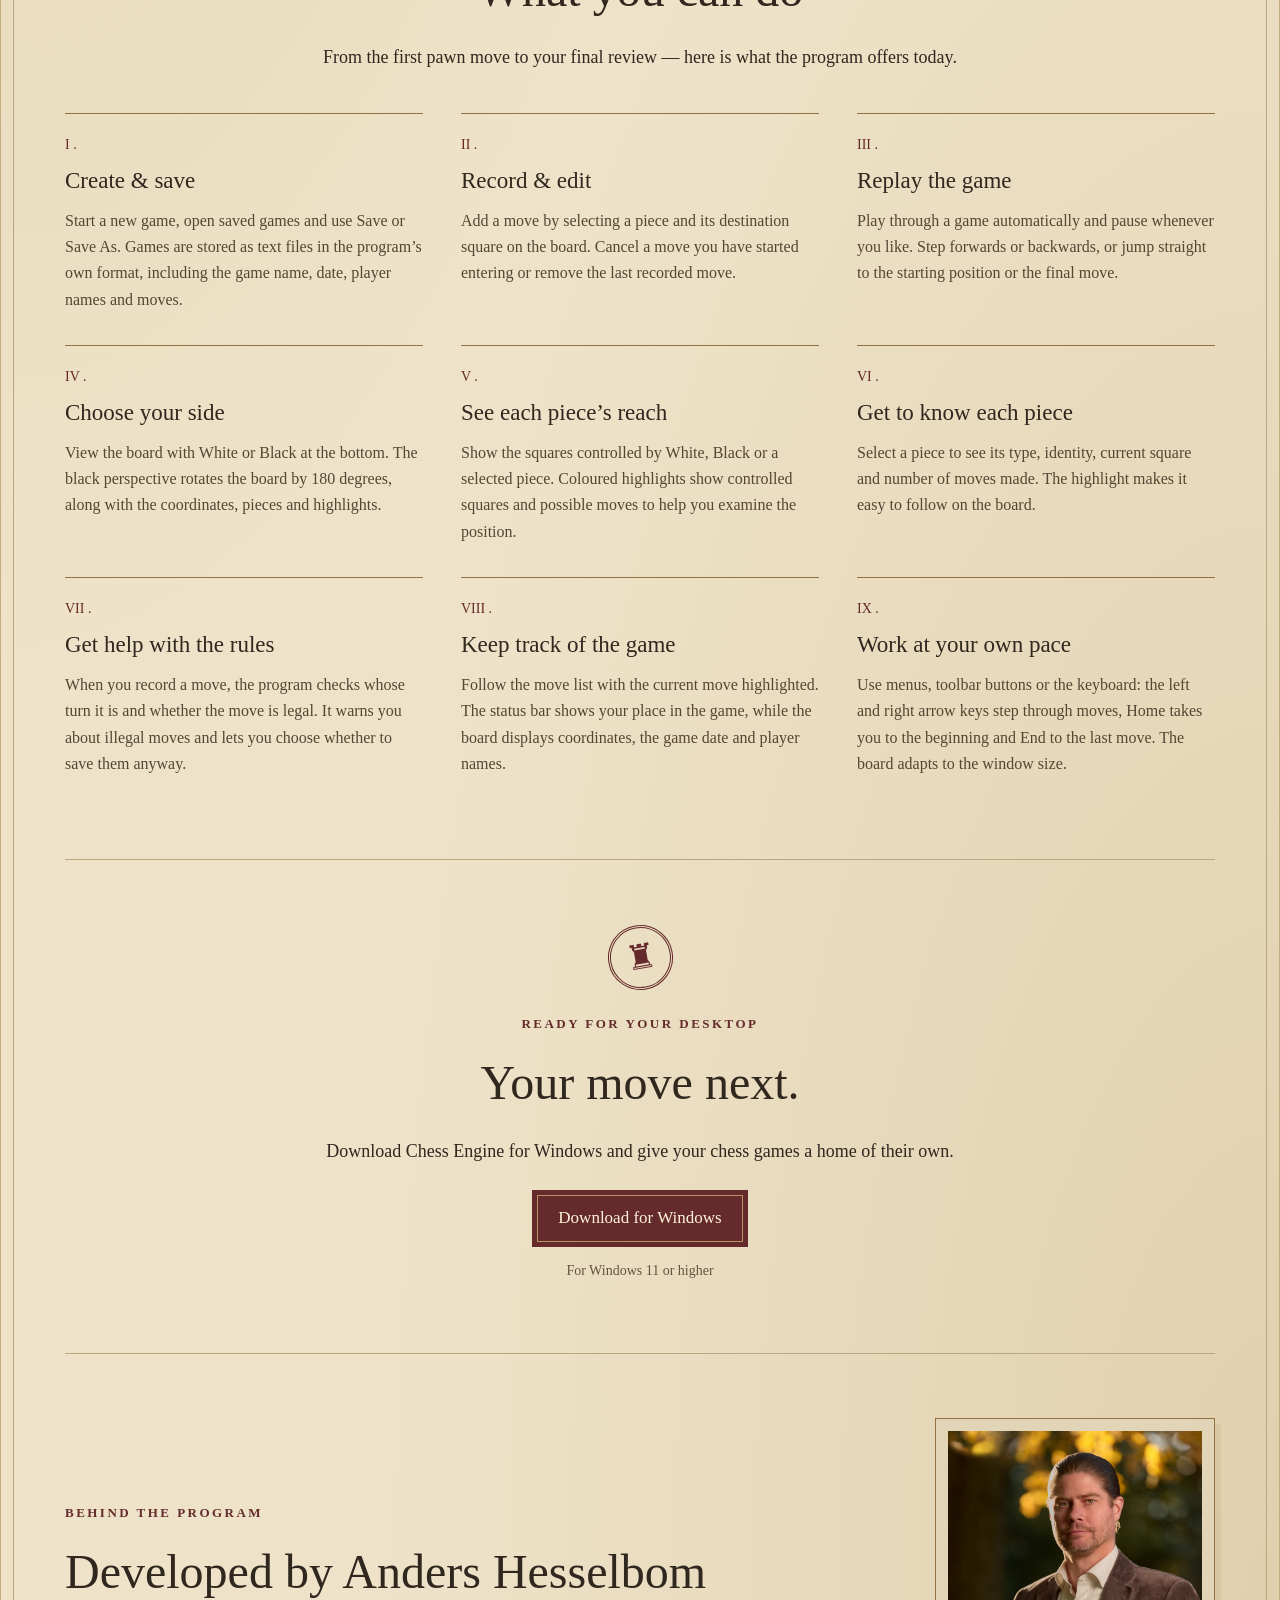
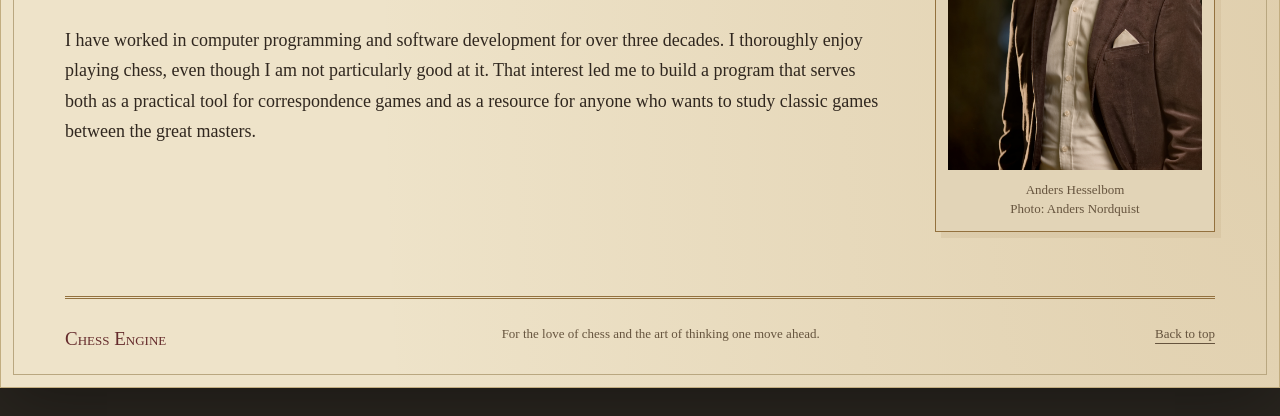
==== commit 4e7275fc: "Version 0.2 is available!" ====
--- a/ChessEngineWebSite/index.html
+++ b/ChessEngineWebSite/index.html
@@ -56,7 +56,7 @@
             <div class="ribbon" aria-label="What the program offers"><span>Save your game</span><i aria-hidden="true">✦</i><span>Study every move</span><i aria-hidden="true">✦</i><span>See both sides</span></div>
             <section class="chapter story" id="spelet" aria-labelledby="program-titel">
                 <div><p class="eyebrow">A companion at the board</p><h2 id="program-titel">Your game,<br>move by move.</h2><p>Chess Engine is a Windows application for creating, saving and studying chess games. Record your own moves or open a saved game and follow the position as it develops.</p><p>Stop at an interesting moment, examine the squares each piece controls and flip the board to see the game from your opponent’s side.</p></div>
-                <figure class="screenshot"><div class="screenshot-inner"><span class="symbol" aria-hidden="true">♜</span><strong>A glimpse of the board</strong><p>A screenshot of Chess Engine will appear here.</p></div><figcaption>Figure I · Application screenshot placeholder</figcaption></figure>
+                <figure class="screenshot"><a href="https://raw.githubusercontent.com/Anders-H/Schack-visare/refs/heads/main/screenshot_0_2.jpg"><img src="https://raw.githubusercontent.com/Anders-H/Schack-visare/refs/heads/main/screenshot_0_2.jpg" alt="Chess Engine showing the move list and the latest move from c7 to c5, with a translucent pawn on its starting square." width="1013" height="839" loading="lazy" decoding="async"></a><figcaption>Chess Engine · Follow each move on the board and in the move list.</figcaption></figure>
             </section>
             <section class="chapter" id="funktioner" aria-labelledby="funktioner-titel">
                 <div class="features-heading"><p class="eyebrow">Tools at your disposal</p><h2 id="funktioner-titel">What you can do</h2><p>From the first pawn move to your final review — here is what the program offers today.</p></div>
--- a/ChessEngineWebSite/style.css
+++ b/ChessEngineWebSite/style.css
@@ -1,4 +1,4 @@
-﻿:root {
+:root {
     color-scheme: light;
     --ink: #30271f;
     --wine: #652b2c;
@@ -378,7 +378,8 @@
 }
 
 .screenshot {
-    min-height: 275px;
+    min-width: 0;
+    align-self: start;
     margin: 0;
     border: 1px solid var(--gold);
     padding: 16px;
@@ -386,38 +387,20 @@
     box-shadow: 6px 6px 0 #b29b7030
 }
 
-.screenshot-inner {
-    min-height: 236px;
-    border: 1px dashed #a28a5d;
-    display: flex;
-    flex-direction: column;
-    align-items: center;
-    justify-content: center;
-    text-align: center;
-    padding: 24px;
-    background: repeating-linear-gradient(135deg,transparent 0 9px,#ad915711 9px 10px)
-}
-
-.screenshot .symbol {
-    font-size: 46px;
-    color: var(--gold);
-    line-height: 1.3
-}
-
-.screenshot strong {
-    font-weight: normal;
-    font-size: 22px
-}
-
-.screenshot p {
-    font-size: 14px;
-    max-width: 275px;
-    margin: 10px 0 0
+.screenshot a {
+    display: block
+}
+
+.screenshot img {
+    display: block;
+    width: 100%;
+    height: auto
 }
 
 .screenshot figcaption {
     font-size: 12px;
-    letter-spacing: .09em;
+    letter-spacing: normal;
+    word-spacing: normal;
     text-transform: uppercase;
     margin-top: 12px
 }
@@ -709,13 +692,6 @@
         gap: 8px
     }
 
-    .screenshot {
-        min-height: 230px
-    }
-
-    .screenshot-inner {
-        min-height: 200px
-    }
 }
 
 @media(prefers-reduced-motion:reduce) {
